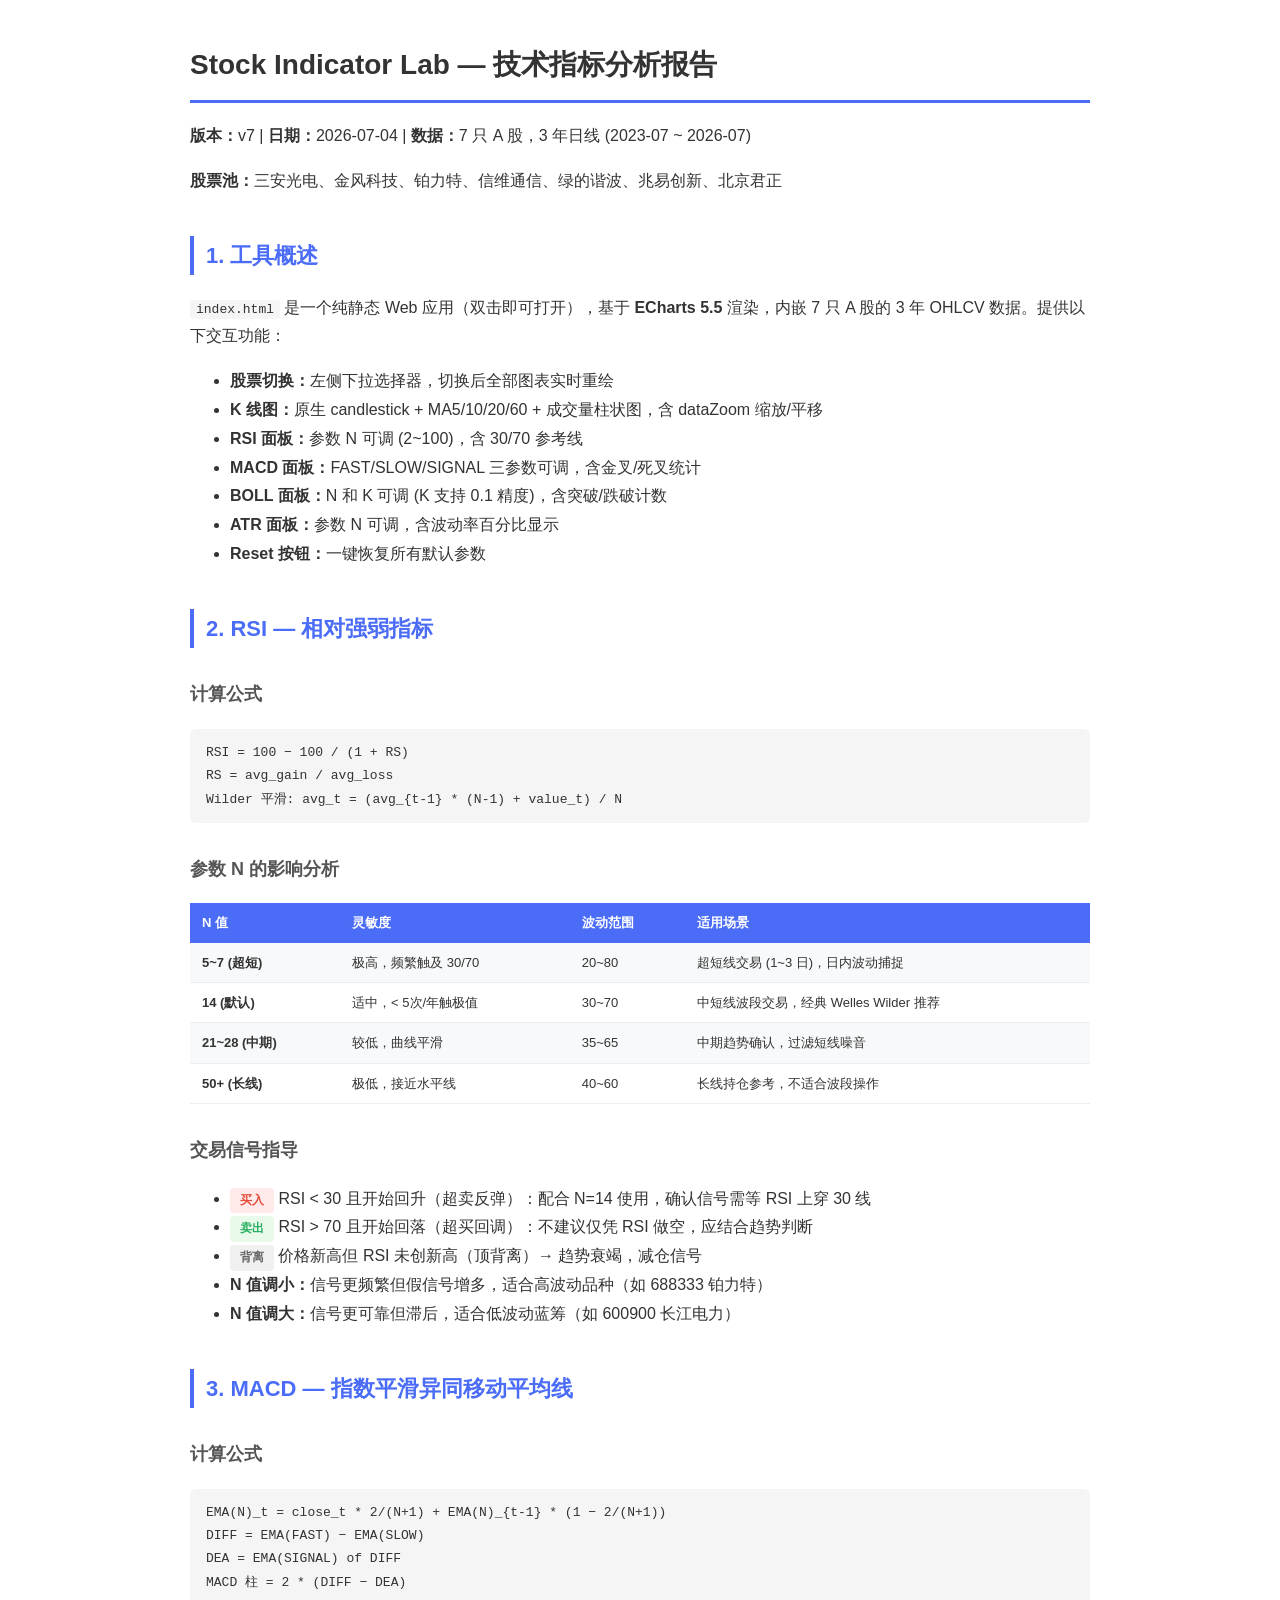
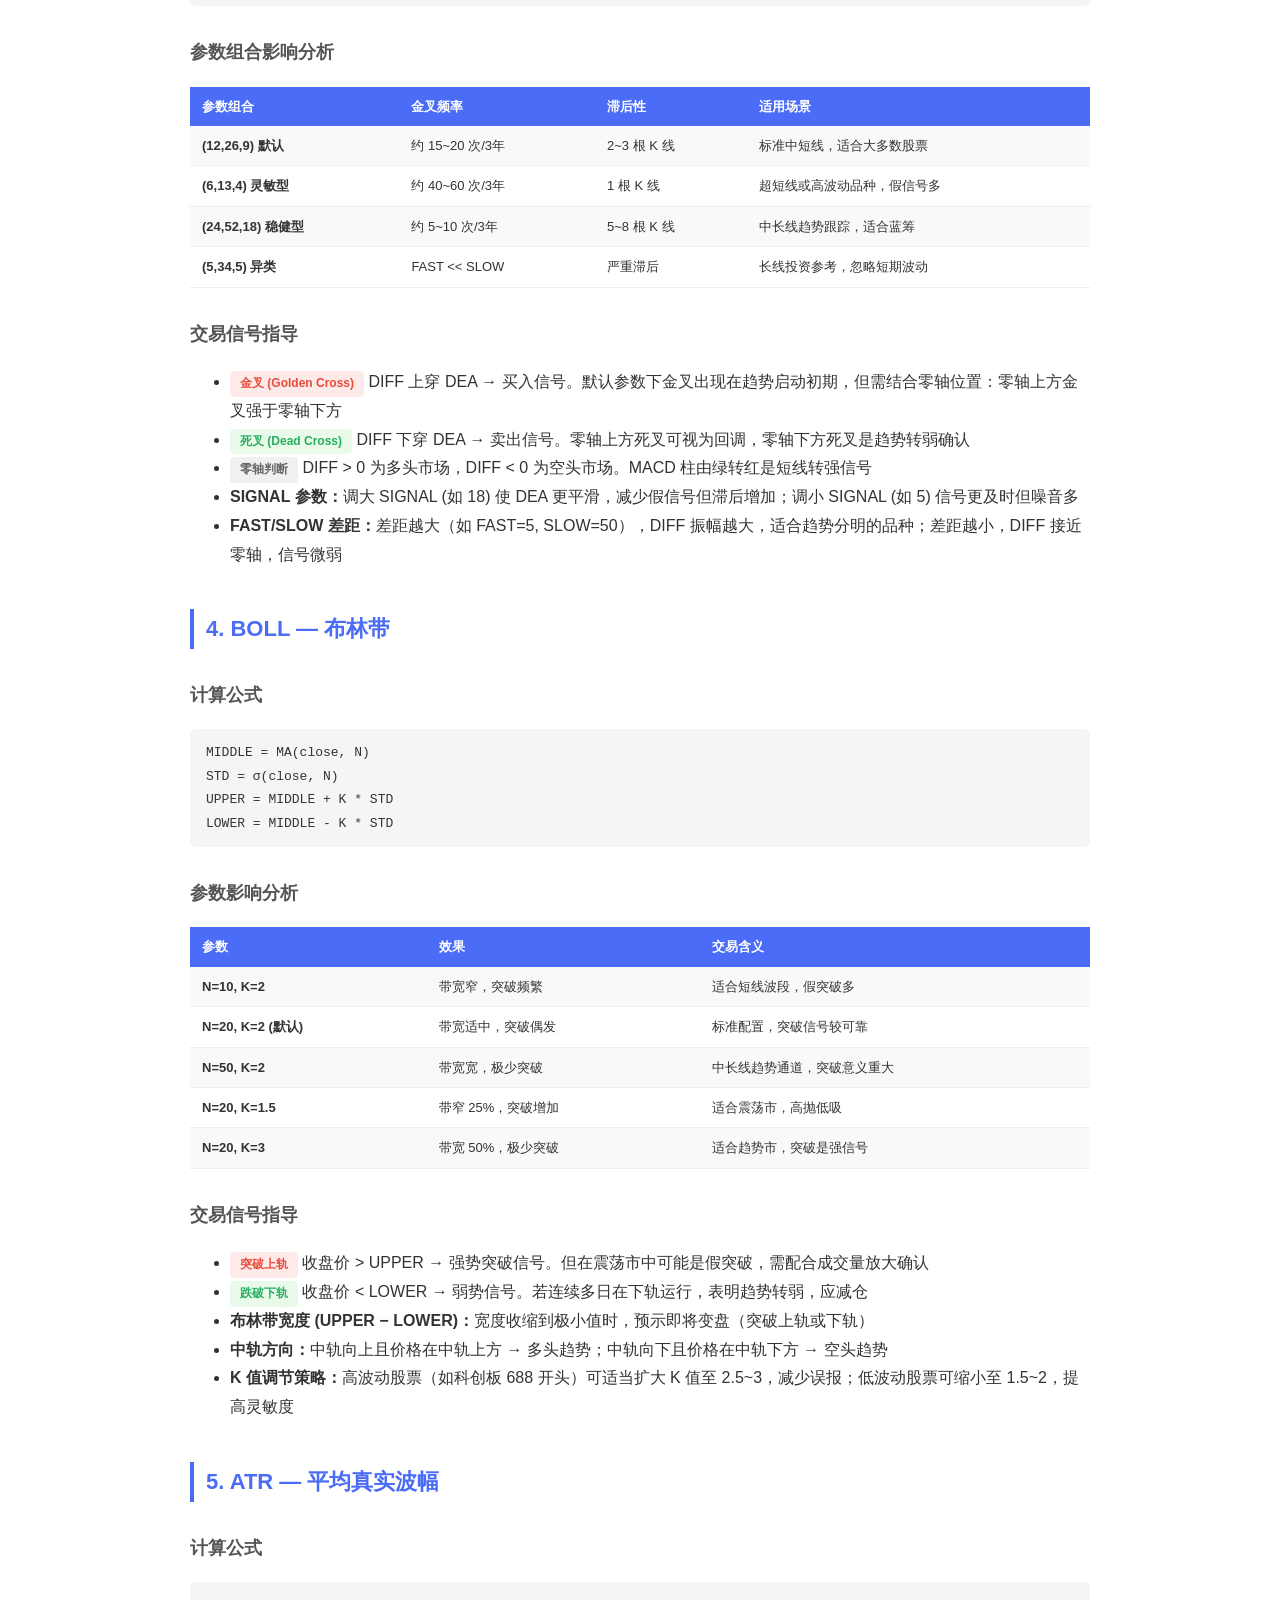
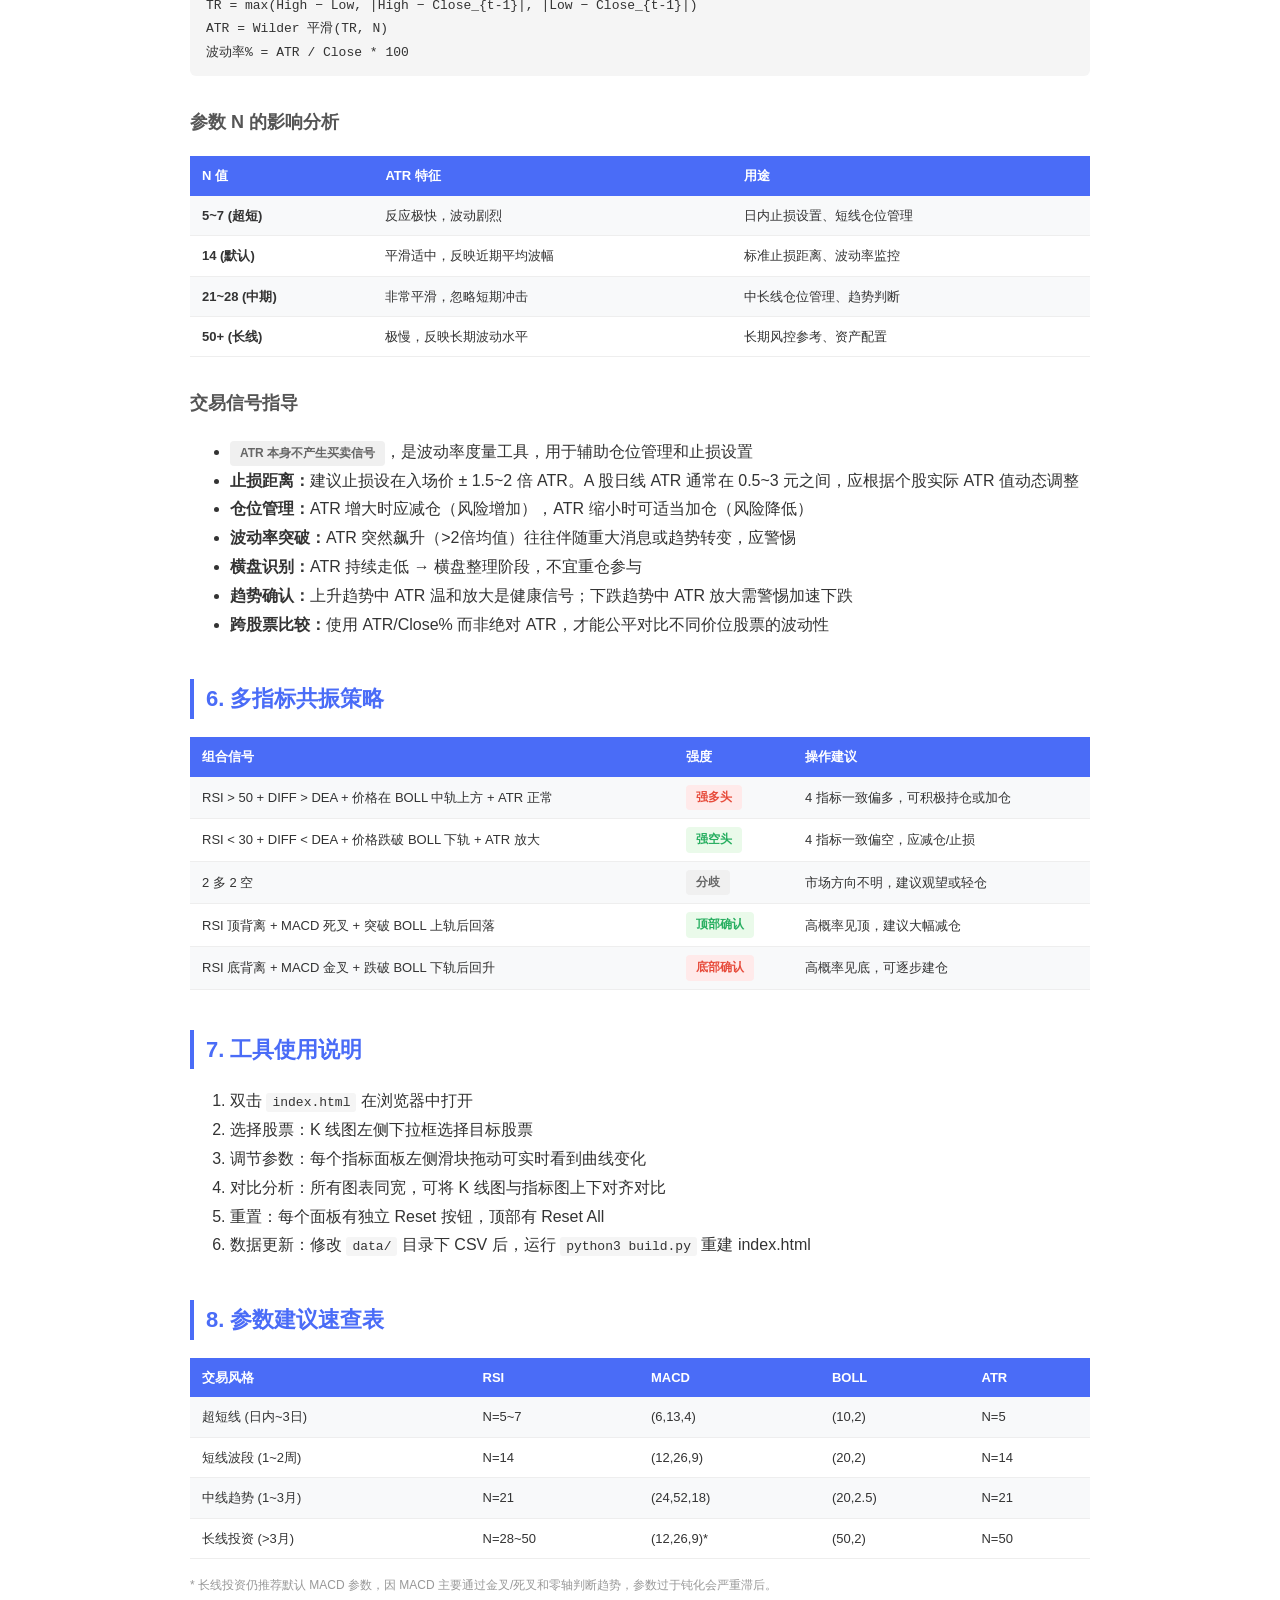
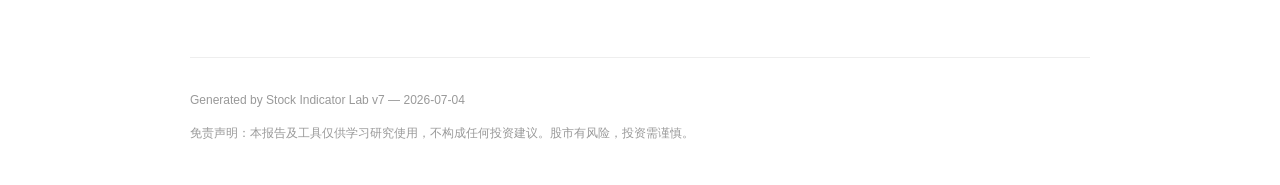
==== report.html @ bb8031f8 "Add analysis report + PDF" ====
<!DOCTYPE html>
<html lang="zh-CN">
<head>
<meta charset="UTF-8">
<style>
  body { font-family: 'PingFang SC', 'Microsoft YaHei', sans-serif; max-width: 900px; margin: 40px auto; padding: 0 20px; color: #333; line-height: 1.8; }
  h1 { font-size: 28px; border-bottom: 3px solid #4a6cf7; padding-bottom: 10px; }
  h2 { font-size: 22px; color: #4a6cf7; margin-top: 40px; border-left: 4px solid #4a6cf7; padding-left: 12px; }
  h3 { font-size: 18px; color: #555; margin-top: 30px; }
  table { width: 100%; border-collapse: collapse; margin: 16px 0; font-size: 13px; }
  th { background: #4a6cf7; color: #fff; padding: 8px 12px; text-align: left; }
  td { padding: 8px 12px; border-bottom: 1px solid #eee; }
  tr:nth-child(even) { background: #f8f9fa; }
  .formula { background: #f5f5f5; padding: 12px 16px; border-radius: 6px; font-family: monospace; font-size: 13px; margin: 10px 0; }
  .signal { display: inline-block; padding: 2px 10px; border-radius: 4px; font-size: 12px; font-weight: 700; }
  .buy { background: #ffeaea; color: #e74c3c; }
  .sell { background: #eafaea; color: #27ae60; }
  .neutral { background: #f0f0f0; color: #666; }
  code { background: #f5f5f5; padding: 2px 6px; border-radius: 3px; font-size: 13px; }
  .footer { margin-top: 60px; padding-top: 20px; border-top: 1px solid #eee; font-size: 12px; color: #999; }
  .page-break { page-break-before: always; }
</style>
</head>
<body>

<h1>Stock Indicator Lab — 技术指标分析报告</h1>

<p><b>版本：</b>v7 | <b>日期：</b>2026-07-04 | <b>数据：</b>7 只 A 股，3 年日线 (2023-07 ~ 2026-07)</p>
<p><b>股票池：</b>三安光电、金风科技、铂力特、信维通信、绿的谐波、兆易创新、北京君正</p>

<h2>1. 工具概述</h2>
<p><code>index.html</code> 是一个纯静态 Web 应用（双击即可打开），基于 <b>ECharts 5.5</b> 渲染，内嵌 7 只 A 股的 3 年 OHLCV 数据。提供以下交互功能：</p>
<ul>
  <li><b>股票切换：</b>左侧下拉选择器，切换后全部图表实时重绘</li>
  <li><b>K 线图：</b>原生 candlestick + MA5/10/20/60 + 成交量柱状图，含 dataZoom 缩放/平移</li>
  <li><b>RSI 面板：</b>参数 N 可调 (2~100)，含 30/70 参考线</li>
  <li><b>MACD 面板：</b>FAST/SLOW/SIGNAL 三参数可调，含金叉/死叉统计</li>
  <li><b>BOLL 面板：</b>N 和 K 可调 (K 支持 0.1 精度)，含突破/跌破计数</li>
  <li><b>ATR 面板：</b>参数 N 可调，含波动率百分比显示</li>
  <li><b>Reset 按钮：</b>一键恢复所有默认参数</li>
</ul>

<div class="page-break"></div>

<h2>2. RSI — 相对强弱指标</h2>
<h3>计算公式</h3>
<div class="formula">RSI = 100 &minus; 100 / (1 + RS)<br>RS = avg_gain / avg_loss<br>Wilder 平滑: avg_t = (avg_{t-1} * (N-1) + value_t) / N</div>

<h3>参数 N 的影响分析</h3>
<table>
<tr><th>N 值</th><th>灵敏度</th><th>波动范围</th><th>适用场景</th></tr>
<tr><td><b>5~7 (超短)</b></td><td>极高，频繁触及 30/70</td><td>20~80</td><td>超短线交易 (1~3 日)，日内波动捕捉</td></tr>
<tr><td><b>14 (默认)</b></td><td>适中，< 5次/年触极值</td><td>30~70</td><td>中短线波段交易，经典 Welles Wilder 推荐</td></tr>
<tr><td><b>21~28 (中期)</b></td><td>较低，曲线平滑</td><td>35~65</td><td>中期趋势确认，过滤短线噪音</td></tr>
<tr><td><b>50+ (长线)</b></td><td>极低，接近水平线</td><td>40~60</td><td>长线持仓参考，不适合波段操作</td></tr>
</table>

<h3>交易信号指导</h3>
<ul>
  <li><span class="signal buy">买入</span> RSI &lt; 30 且开始回升（超卖反弹）：配合 N=14 使用，确认信号需等 RSI 上穿 30 线</li>
  <li><span class="signal sell">卖出</span> RSI &gt; 70 且开始回落（超买回调）：不建议仅凭 RSI 做空，应结合趋势判断</li>
  <li><span class="signal neutral">背离</span> 价格新高但 RSI 未创新高（顶背离）→ 趋势衰竭，减仓信号</li>
  <li><b>N 值调小：</b>信号更频繁但假信号增多，适合高波动品种（如 688333 铂力特）</li>
  <li><b>N 值调大：</b>信号更可靠但滞后，适合低波动蓝筹（如 600900 长江电力）</li>
</ul>

<div class="page-break"></div>

<h2>3. MACD — 指数平滑异同移动平均线</h2>
<h3>计算公式</h3>
<div class="formula">EMA(N)_t = close_t * 2/(N+1) + EMA(N)_{t-1} * (1 &minus; 2/(N+1))<br>DIFF = EMA(FAST) &minus; EMA(SLOW)<br>DEA = EMA(SIGNAL) of DIFF<br>MACD 柱 = 2 * (DIFF &minus; DEA)</div>

<h3>参数组合影响分析</h3>
<table>
<tr><th>参数组合</th><th>金叉频率</th><th>滞后性</th><th>适用场景</th></tr>
<tr><td><b>(12,26,9) 默认</b></td><td>约 15~20 次/3年</td><td>2~3 根 K 线</td><td>标准中短线，适合大多数股票</td></tr>
<tr><td><b>(6,13,4) 灵敏型</b></td><td>约 40~60 次/3年</td><td>1 根 K 线</td><td>超短线或高波动品种，假信号多</td></tr>
<tr><td><b>(24,52,18) 稳健型</b></td><td>约 5~10 次/3年</td><td>5~8 根 K 线</td><td>中长线趋势跟踪，适合蓝筹</td></tr>
<tr><td><b>(5,34,5) 异类</b></td><td>FAST << SLOW</td><td>严重滞后</td><td>长线投资参考，忽略短期波动</td></tr>
</table>

<h3>交易信号指导</h3>
<ul>
  <li><span class="signal buy">金叉 (Golden Cross)</span> DIFF 上穿 DEA → 买入信号。默认参数下金叉出现在趋势启动初期，但需结合零轴位置：零轴上方金叉强于零轴下方</li>
  <li><span class="signal sell">死叉 (Dead Cross)</span> DIFF 下穿 DEA → 卖出信号。零轴上方死叉可视为回调，零轴下方死叉是趋势转弱确认</li>
  <li><span class="signal neutral">零轴判断</span> DIFF &gt; 0 为多头市场，DIFF &lt; 0 为空头市场。MACD 柱由绿转红是短线转强信号</li>
  <li><b>SIGNAL 参数：</b>调大 SIGNAL (如 18) 使 DEA 更平滑，减少假信号但滞后增加；调小 SIGNAL (如 5) 信号更及时但噪音多</li>
  <li><b>FAST/SLOW 差距：</b>差距越大（如 FAST=5, SLOW=50），DIFF 振幅越大，适合趋势分明的品种；差距越小，DIFF 接近零轴，信号微弱</li>
</ul>

<div class="page-break"></div>

<h2>4. BOLL — 布林带</h2>
<h3>计算公式</h3>
<div class="formula">MIDDLE = MA(close, N)<br>STD = &sigma;(close, N)<br>UPPER = MIDDLE + K * STD<br>LOWER = MIDDLE - K * STD</div>

<h3>参数影响分析</h3>
<table>
<tr><th>参数</th><th>效果</th><th>交易含义</th></tr>
<tr><td><b>N=10, K=2</b></td><td>带宽窄，突破频繁</td><td>适合短线波段，假突破多</td></tr>
<tr><td><b>N=20, K=2 (默认)</b></td><td>带宽适中，突破偶发</td><td>标准配置，突破信号较可靠</td></tr>
<tr><td><b>N=50, K=2</b></td><td>带宽宽，极少突破</td><td>中长线趋势通道，突破意义重大</td></tr>
<tr><td><b>N=20, K=1.5</b></td><td>带窄 25%，突破增加</td><td>适合震荡市，高抛低吸</td></tr>
<tr><td><b>N=20, K=3</b></td><td>带宽 50%，极少突破</td><td>适合趋势市，突破是强信号</td></tr>
</table>

<h3>交易信号指导</h3>
<ul>
  <li><span class="signal buy">突破上轨</span> 收盘价 &gt; UPPER → 强势突破信号。但在震荡市中可能是假突破，需配合成交量放大确认</li>
  <li><span class="signal sell">跌破下轨</span> 收盘价 &lt; LOWER → 弱势信号。若连续多日在下轨运行，表明趋势转弱，应减仓</li>
  <li><b>布林带宽度 (UPPER &minus; LOWER)：</b>宽度收缩到极小值时，预示即将变盘（突破上轨或下轨）</li>
  <li><b>中轨方向：</b>中轨向上且价格在中轨上方 → 多头趋势；中轨向下且价格在中轨下方 → 空头趋势</li>
  <li><b>K 值调节策略：</b>高波动股票（如科创板 688 开头）可适当扩大 K 值至 2.5~3，减少误报；低波动股票可缩小至 1.5~2，提高灵敏度</li>
</ul>

<div class="page-break"></div>

<h2>5. ATR — 平均真实波幅</h2>
<h3>计算公式</h3>
<div class="formula">TR = max(High &minus; Low, |High &minus; Close_{t-1}|, |Low &minus; Close_{t-1}|)<br>ATR = Wilder 平滑(TR, N)<br>波动率% = ATR / Close * 100</div>

<h3>参数 N 的影响分析</h3>
<table>
<tr><th>N 值</th><th>ATR 特征</th><th>用途</th></tr>
<tr><td><b>5~7 (超短)</b></td><td>反应极快，波动剧烈</td><td>日内止损设置、短线仓位管理</td></tr>
<tr><td><b>14 (默认)</b></td><td>平滑适中，反映近期平均波幅</td><td>标准止损距离、波动率监控</td></tr>
<tr><td><b>21~28 (中期)</b></td><td>非常平滑，忽略短期冲击</td><td>中长线仓位管理、趋势判断</td></tr>
<tr><td><b>50+ (长线)</b></td><td>极慢，反映长期波动水平</td><td>长期风控参考、资产配置</td></tr>
</table>

<h3>交易信号指导</h3>
<ul>
  <li><span class="signal neutral">ATR 本身不产生买卖信号</span>，是波动率度量工具，用于辅助仓位管理和止损设置</li>
  <li><b>止损距离：</b>建议止损设在入场价 &plusmn; 1.5~2 倍 ATR。A 股日线 ATR 通常在 0.5~3 元之间，应根据个股实际 ATR 值动态调整</li>
  <li><b>仓位管理：</b>ATR 增大时应减仓（风险增加），ATR 缩小时可适当加仓（风险降低）</li>
  <li><b>波动率突破：</b>ATR 突然飙升（&gt;2倍均值）往往伴随重大消息或趋势转变，应警惕</li>
  <li><b>横盘识别：</b>ATR 持续走低 → 横盘整理阶段，不宜重仓参与</li>
  <li><b>趋势确认：</b>上升趋势中 ATR 温和放大是健康信号；下跌趋势中 ATR 放大需警惕加速下跌</li>
  <li><b>跨股票比较：</b>使用 ATR/Close% 而非绝对 ATR，才能公平对比不同价位股票的波动性</li>
</ul>

<div class="page-break"></div>

<h2>6. 多指标共振策略</h2>
<table>
<tr><th>组合信号</th><th>强度</th><th>操作建议</th></tr>
<tr>
  <td>RSI &gt; 50 + DIFF &gt; DEA + 价格在 BOLL 中轨上方 + ATR 正常</td>
  <td><span class="signal buy">强多头</span></td>
  <td>4 指标一致偏多，可积极持仓或加仓</td>
</tr>
<tr>
  <td>RSI &lt; 30 + DIFF &lt; DEA + 价格跌破 BOLL 下轨 + ATR 放大</td>
  <td><span class="signal sell">强空头</span></td>
  <td>4 指标一致偏空，应减仓/止损</td>
</tr>
<tr>
  <td>2 多 2 空</td>
  <td><span class="signal neutral">分歧</span></td>
  <td>市场方向不明，建议观望或轻仓</td>
</tr>
<tr>
  <td>RSI 顶背离 + MACD 死叉 + 突破 BOLL 上轨后回落</td>
  <td><span class="signal sell">顶部确认</span></td>
  <td>高概率见顶，建议大幅减仓</td>
</tr>
<tr>
  <td>RSI 底背离 + MACD 金叉 + 跌破 BOLL 下轨后回升</td>
  <td><span class="signal buy">底部确认</span></td>
  <td>高概率见底，可逐步建仓</td>
</tr>
</table>

<h2>7. 工具使用说明</h2>
<ol>
  <li>双击 <code>index.html</code> 在浏览器中打开</li>
  <li>选择股票：K 线图左侧下拉框选择目标股票</li>
  <li>调节参数：每个指标面板左侧滑块拖动可实时看到曲线变化</li>
  <li>对比分析：所有图表同宽，可将 K 线图与指标图上下对齐对比</li>
  <li>重置：每个面板有独立 Reset 按钮，顶部有 Reset All</li>
  <li>数据更新：修改 <code>data/</code> 目录下 CSV 后，运行 <code>python3 build.py</code> 重建 index.html</li>
</ol>

<h2>8. 参数建议速查表</h2>
<table>
<tr><th>交易风格</th><th>RSI</th><th>MACD</th><th>BOLL</th><th>ATR</th></tr>
<tr><td>超短线 (日内~3日)</td><td>N=5~7</td><td>(6,13,4)</td><td>(10,2)</td><td>N=5</td></tr>
<tr><td>短线波段 (1~2周)</td><td>N=14</td><td>(12,26,9)</td><td>(20,2)</td><td>N=14</td></tr>
<tr><td>中线趋势 (1~3月)</td><td>N=21</td><td>(24,52,18)</td><td>(20,2.5)</td><td>N=21</td></tr>
<tr><td>长线投资 (&gt;3月)</td><td>N=28~50</td><td>(12,26,9)*</td><td>(50,2)</td><td>N=50</td></tr>
</table>
<p style="font-size:12px;color:#999">* 长线投资仍推荐默认 MACD 参数，因 MACD 主要通过金叉/死叉和零轴判断趋势，参数过于钝化会严重滞后。</p>

<div class="footer">
<p>Generated by Stock Indicator Lab v7 &mdash; 2026-07-04</p>
<p>免责声明：本报告及工具仅供学习研究使用，不构成任何投资建议。股市有风险，投资需谨慎。</p>
</div>

</body>
</html>
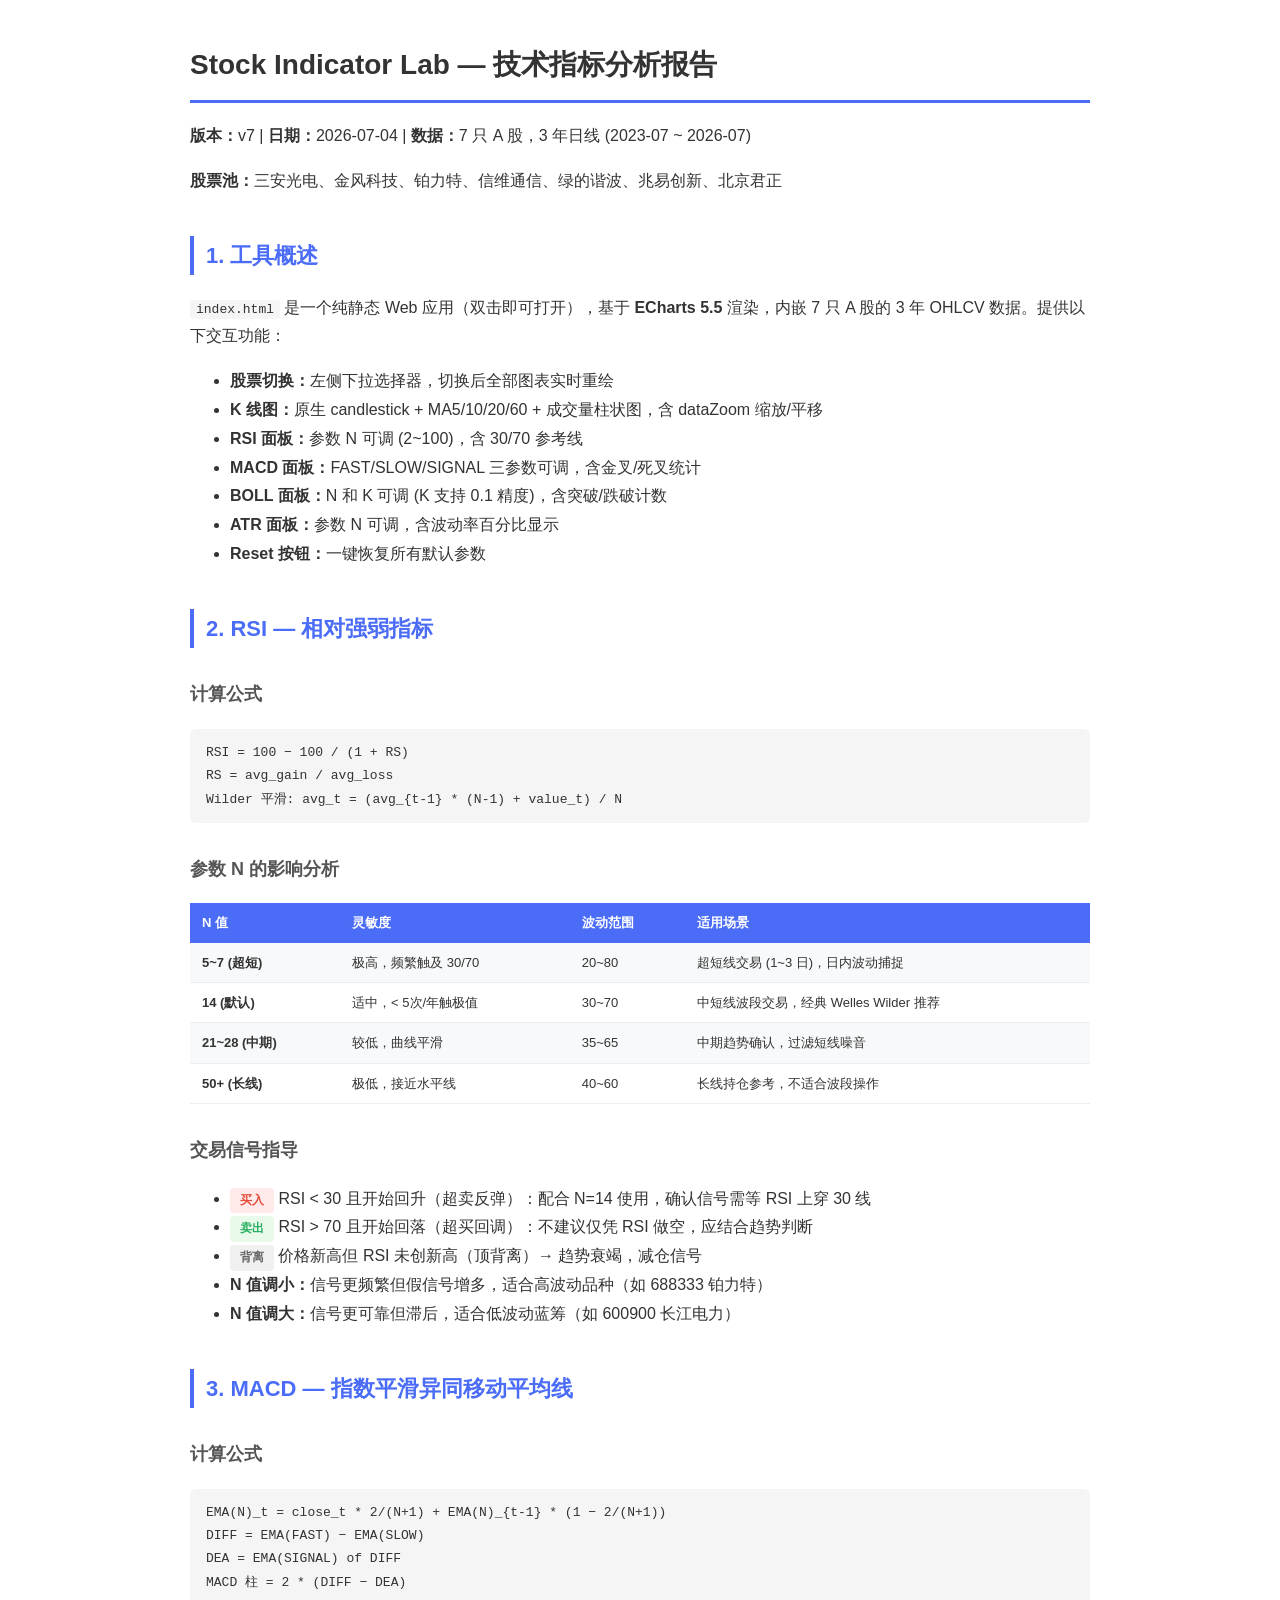
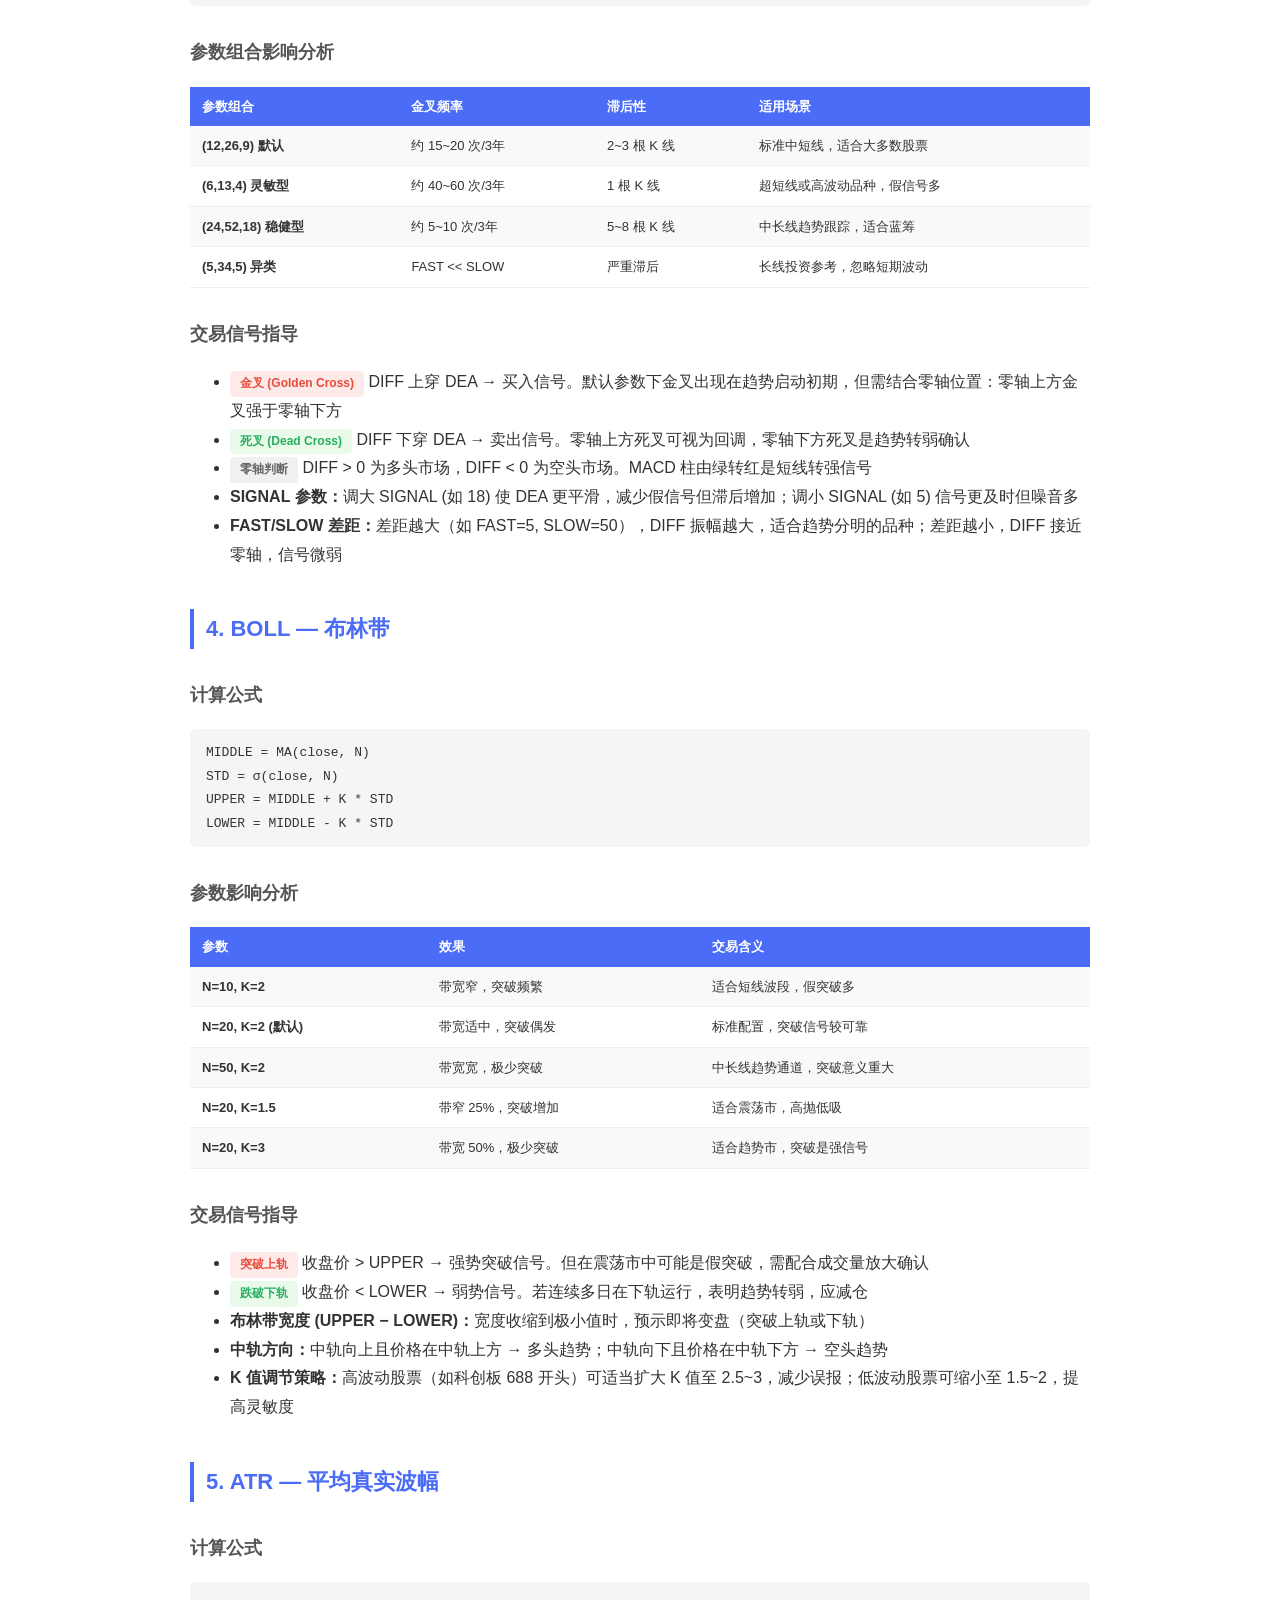
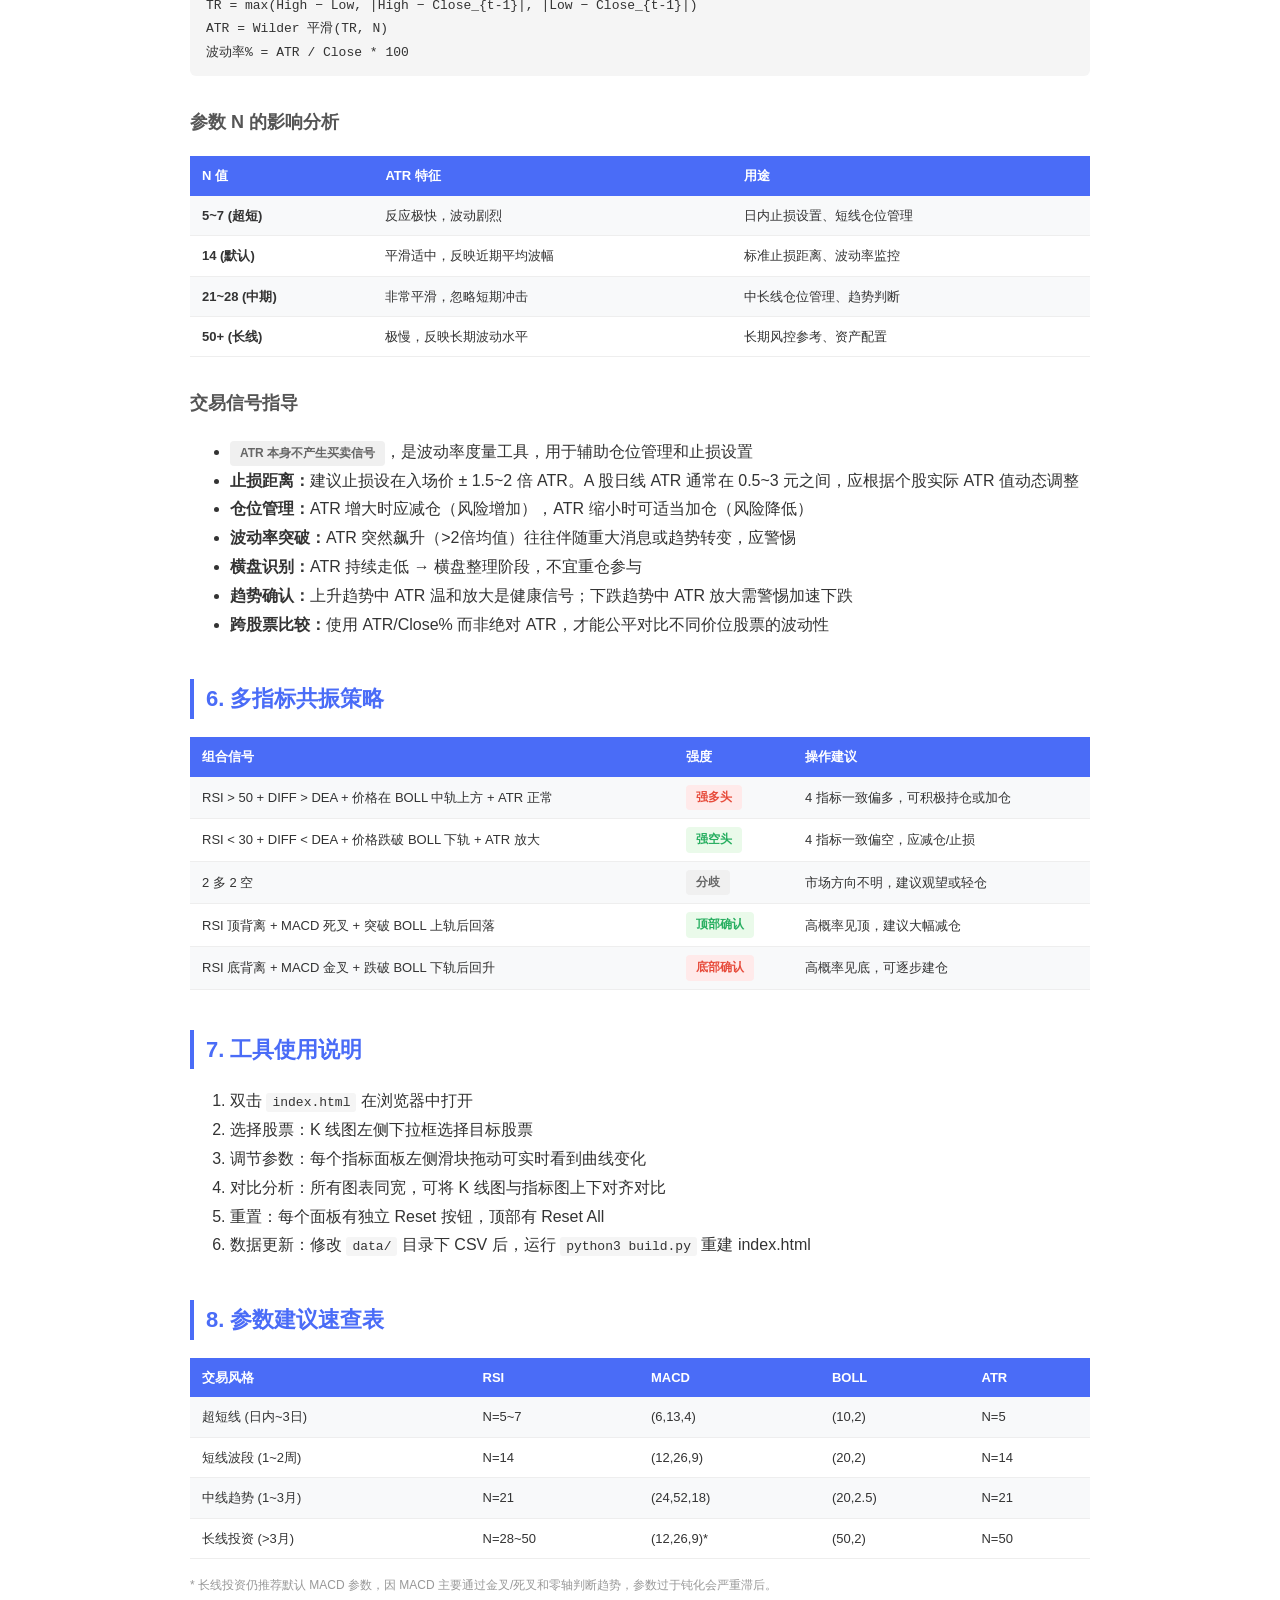
==== commit 5909cdb6: "Remove footer disclaimer from PDF" ====
--- a/report.html
+++ b/report.html
@@ -191,10 +191,5 @@
 </table>
 <p style="font-size:12px;color:#999">* 长线投资仍推荐默认 MACD 参数，因 MACD 主要通过金叉/死叉和零轴判断趋势，参数过于钝化会严重滞后。</p>
 
-<div class="footer">
-<p>Generated by Stock Indicator Lab v7 &mdash; 2026-07-04</p>
-<p>免责声明：本报告及工具仅供学习研究使用，不构成任何投资建议。股市有风险，投资需谨慎。</p>
-</div>
-
 </body>
 </html>
